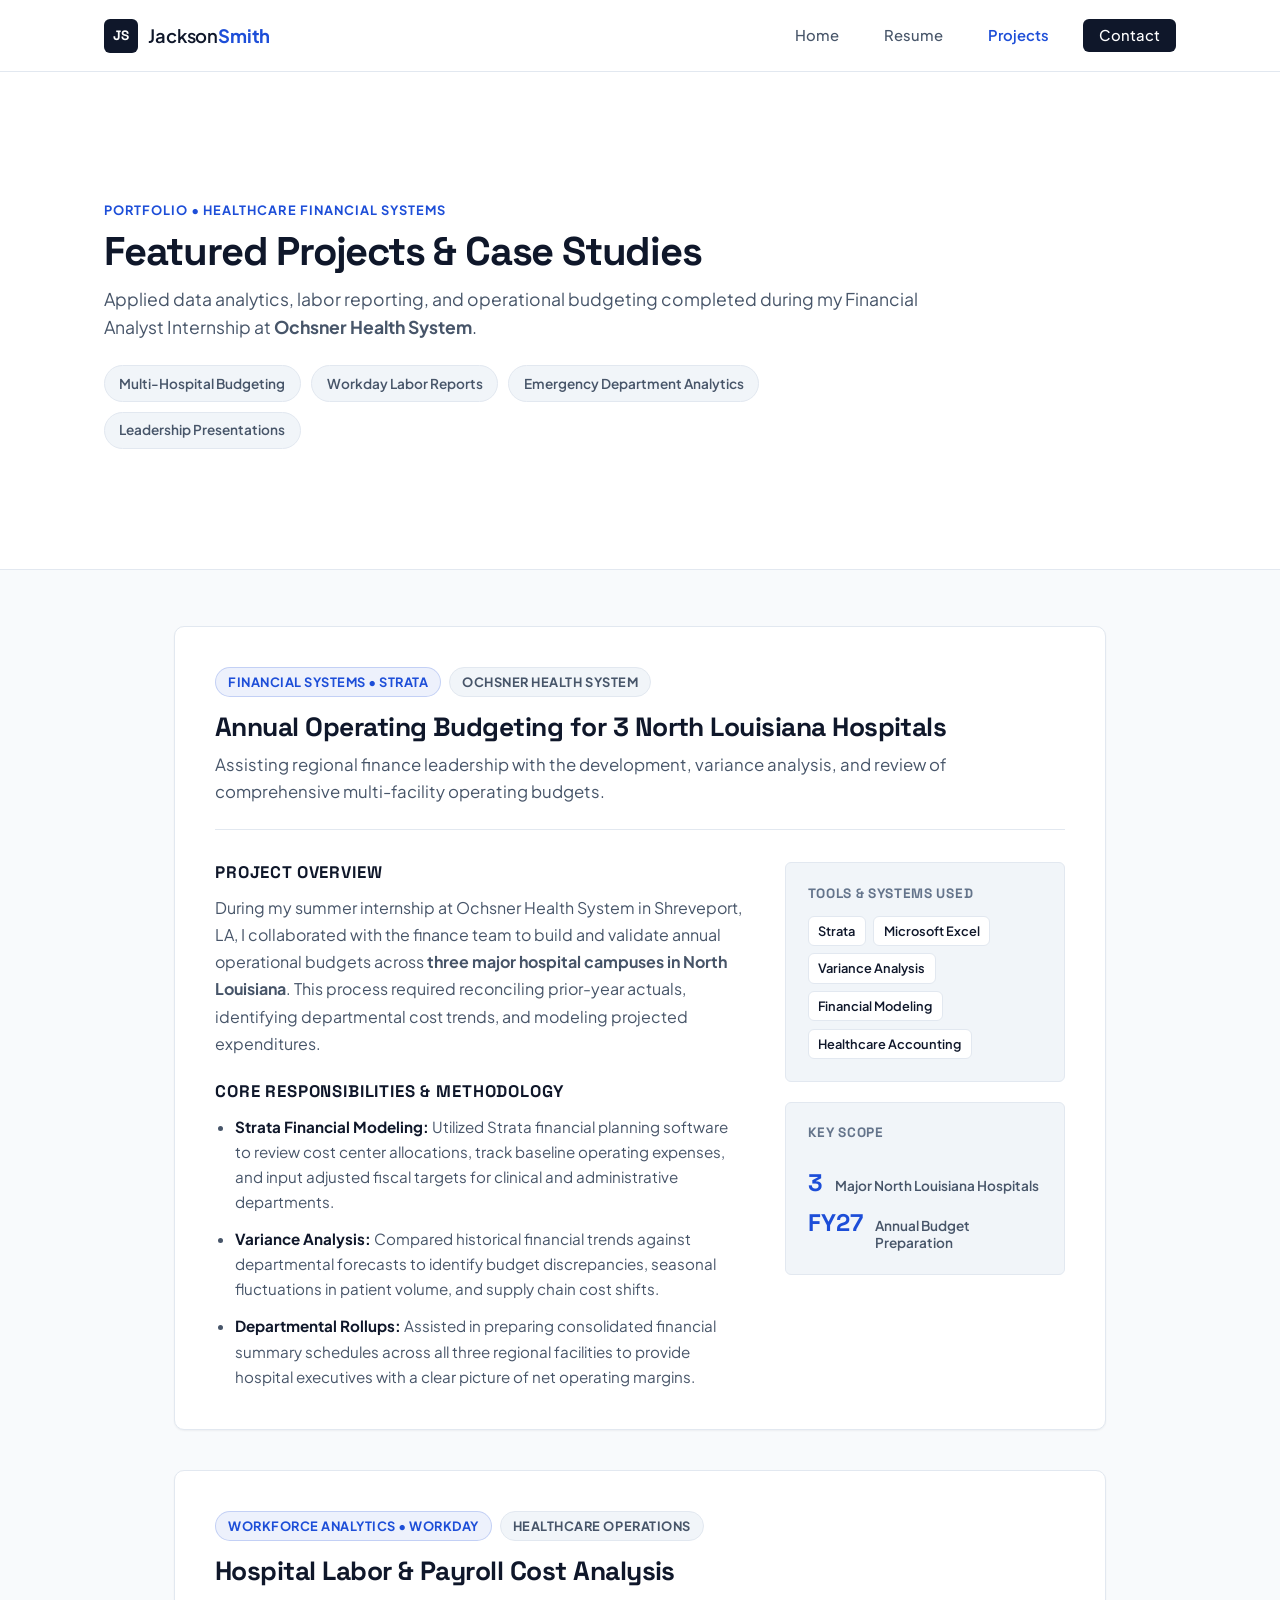
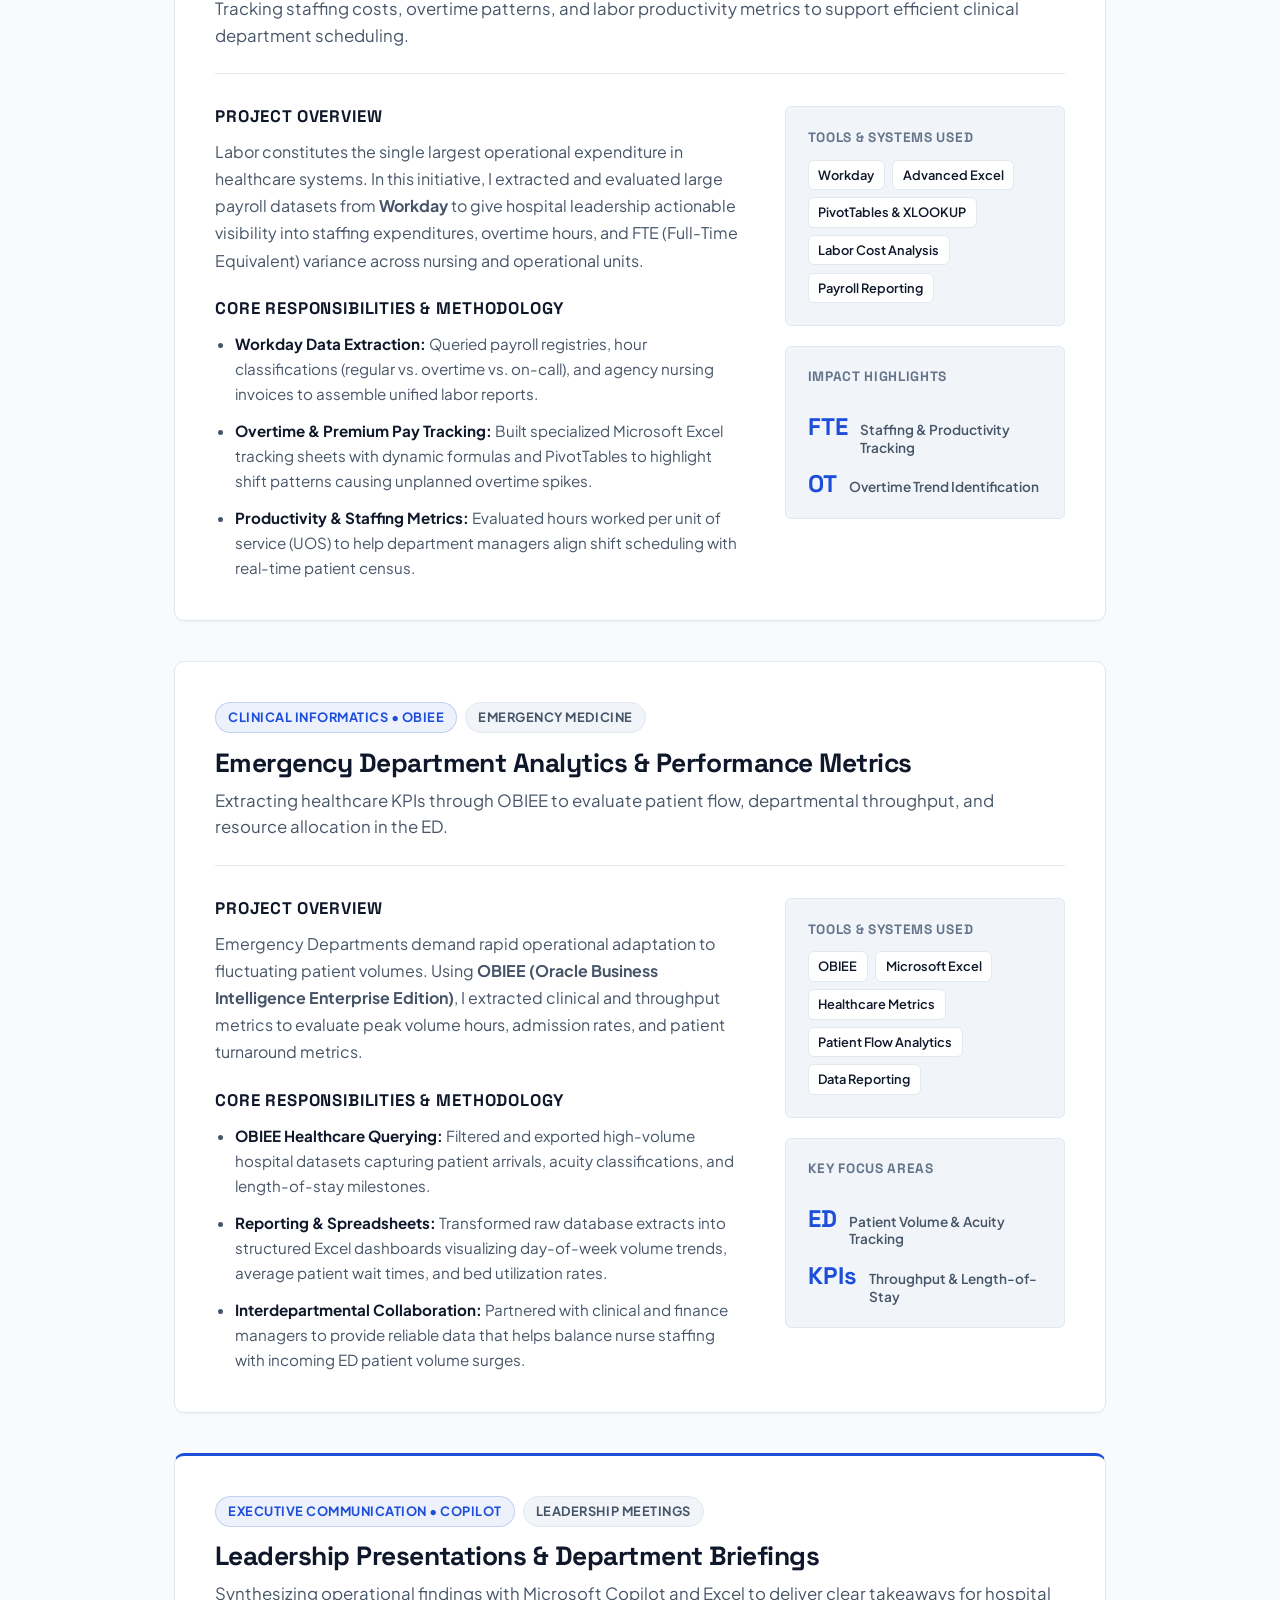
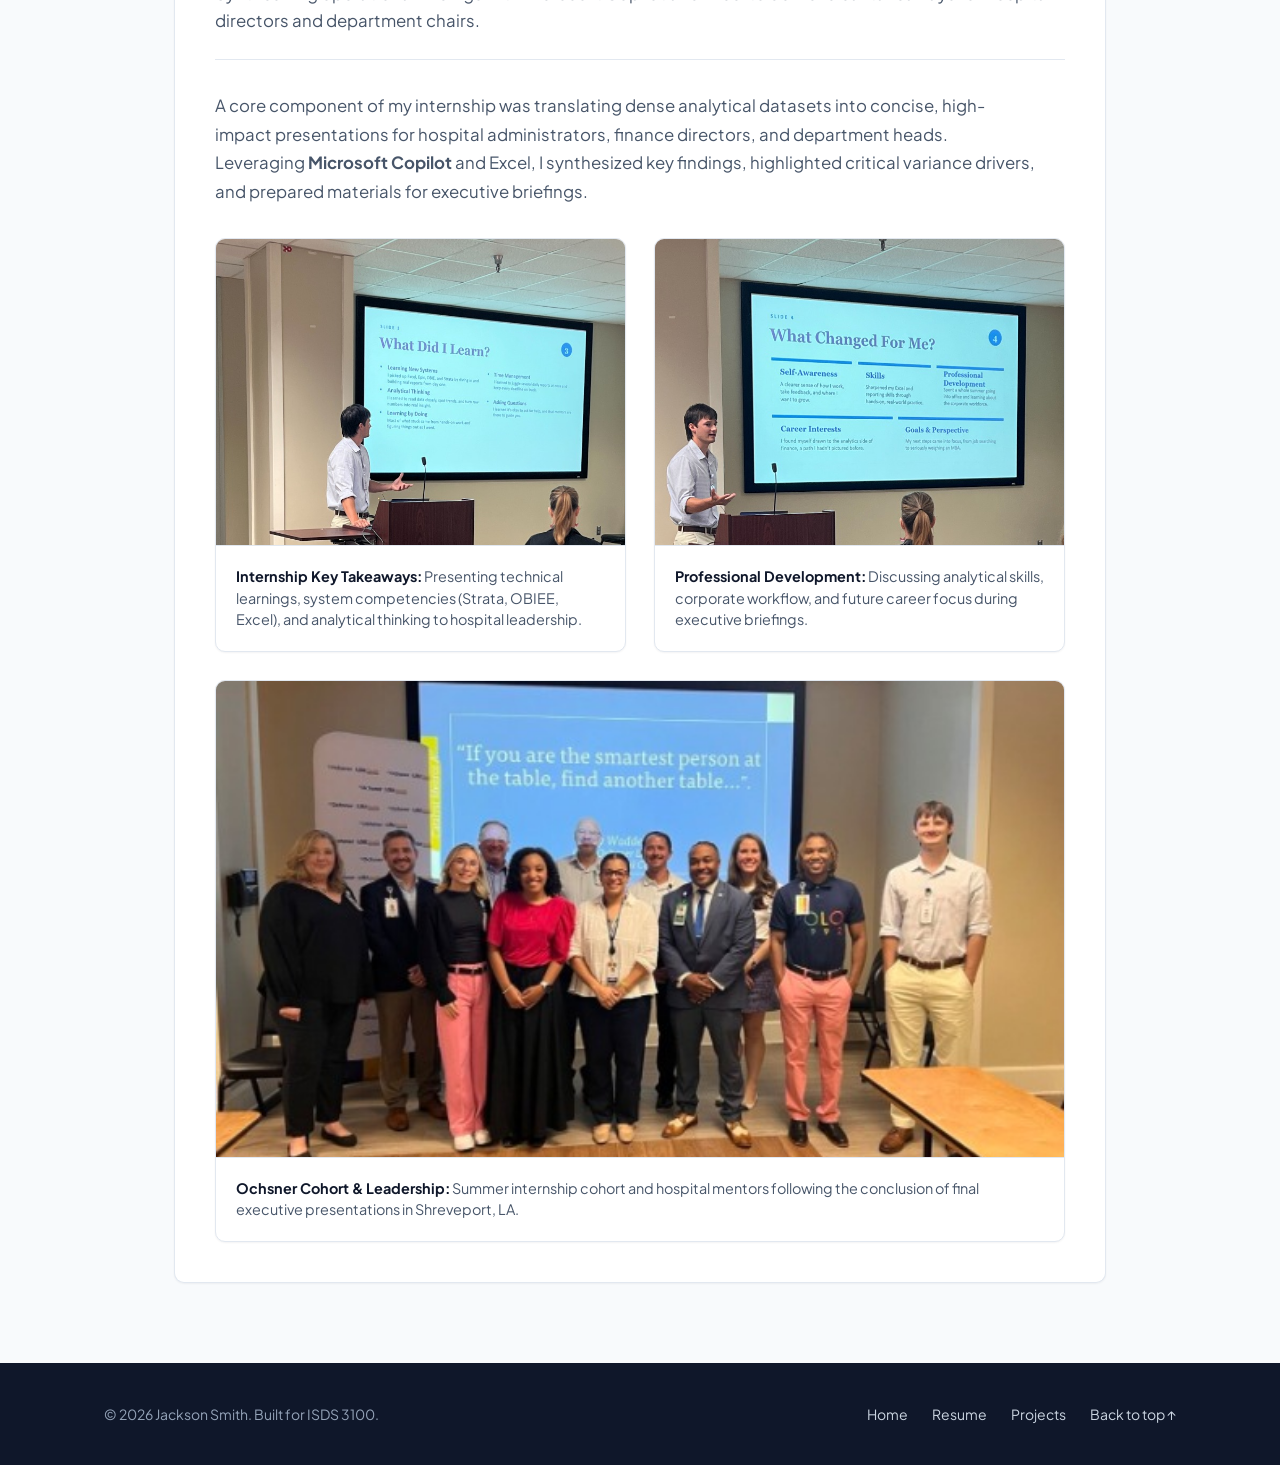
==== project.html @ f5e0c9d2 "initial commit" ====
<!DOCTYPE html>
<html lang="en">

<head>
    <meta charset="UTF-8">
    <meta name="viewport" content="width=device-width, initial-scale=1.0">
    <meta name="description"
        content="Featured healthcare analytics and financial systems projects by Jackson Smith, completed during his Financial Analyst Internship at Ochsner Health System.">
    <title>Projects | Jackson Smith - Information Systems & Analytics</title>

    <!-- Google Fonts for modern typography -->
    <link rel="preconnect" href="https://fonts.googleapis.com">
    <link rel="preconnect" href="https://fonts.gstatic.com" crossorigin>
    <link
        href="https://fonts.googleapis.com/css2?family=Plus+Jakarta+Sans:wght@400;500;600;700;800&family=Space+Grotesk:wght@500;700&display=swap"
        rel="stylesheet">

    <!-- Main Stylesheet -->
    <link rel="stylesheet" href="style.css">
</head>

<body>

    <!-- Site Navigation -->
    <header class="site-header" id="site-header">
        <div class="header-container">
            <a href="index.html" class="brand-logo" id="brand-logo">
                <span class="logo-mark">JS</span>
                <span class="logo-text">Jackson<strong>Smith</strong></span>
            </a>

            <nav class="site-nav" id="site-nav" aria-label="Main Navigation">
                <ul class="nav-list">
                    <li class="nav-item"><a href="index.html" class="nav-link" id="nav-home">Home</a></li>
                    <li class="nav-item"><a href="resume.html" class="nav-link" id="nav-resume">Resume</a></li>
                    <li class="nav-item"><a href="project.html" class="nav-link active" id="nav-project">Projects</a>
                    </li>
                    <li class="nav-item"><a href="index.html#contact" class="nav-link nav-cta"
                            id="nav-contact">Contact</a></li>
                </ul>
            </nav>
        </div>
    </header>

    <!-- Main Content -->
    <main id="main-content" class="projects-main">

        <!-- Page Hero Banner -->
        <section class="page-hero" id="projects-hero">
            <div class="section-container">
                <div class="page-hero-content">
                    <p class="section-kicker">Portfolio &bull; Healthcare Financial Systems</p>
                    <h1 class="page-title">Featured Projects &amp; Case Studies</h1>
                    <p class="page-subtitle">
                        Applied data analytics, labor reporting, and operational budgeting completed during my
                        Financial Analyst Internship at <strong>Ochsner Health System</strong>.
                    </p>

                    <!-- Quick Navigation Anchors -->
                    <div class="project-filter-bar">
                        <a href="#project-budgeting" class="filter-pill">Multi-Hospital Budgeting</a>
                        <a href="#project-labor" class="filter-pill">Workday Labor Reports</a>
                        <a href="#project-ed" class="filter-pill">Emergency Department Analytics</a>
                        <a href="#project-presentations" class="filter-pill">Leadership Presentations</a>
                    </div>
                </div>
            </div>
        </section>

        <!-- Projects Container -->
        <div class="section-container projects-container">

            <!-- PROJECT 1: Regional Hospital Operating Budgeting -->
            <article class="project-card" id="project-budgeting">
                <div class="project-header">
                    <div class="project-badge-row">
                        <span class="project-badge badge-primary">Financial Systems &bull; Strata</span>
                        <span class="project-badge badge-neutral">Ochsner Health System</span>
                    </div>
                    <h2 class="project-title">Annual Operating Budgeting for 3 North Louisiana Hospitals</h2>
                    <p class="project-context">
                        Assisting regional finance leadership with the development, variance analysis, and review of
                        comprehensive multi-facility operating budgets.
                    </p>
                </div>

                <div class="project-grid">
                    <div class="project-body">
                        <h3 class="subsection-title">Project Overview</h3>
                        <p>
                            During my summer internship at Ochsner Health System in Shreveport, LA, I collaborated with
                            the finance team
                            to build and validate annual operational budgets across <strong>three major hospital
                                campuses in North Louisiana</strong>.
                            This process required reconciling prior-year actuals, identifying departmental cost trends,
                            and modeling projected expenditures.
                        </p>

                        <h3 class="subsection-title">Core Responsibilities &amp; Methodology</h3>
                        <ul class="project-bullets">
                            <li>
                                <strong>Strata Financial Modeling:</strong> Utilized Strata financial planning software
                                to review cost center allocations,
                                track baseline operating expenses, and input adjusted fiscal targets for clinical and
                                administrative departments.
                            </li>
                            <li>
                                <strong>Variance Analysis:</strong> Compared historical financial trends against
                                departmental forecasts to identify budget discrepancies,
                                seasonal fluctuations in patient volume, and supply chain cost shifts.
                            </li>
                            <li>
                                <strong>Departmental Rollups:</strong> Assisted in preparing consolidated financial
                                summary schedules across all three regional facilities
                                to provide hospital executives with a clear picture of net operating margins.
                            </li>
                        </ul>
                    </div>

                    <aside class="project-sidebar">
                        <div class="sidebar-box">
                            <h4 class="sidebar-heading">Tools &amp; Systems Used</h4>
                            <div class="tech-pills">
                                <span class="tech-pill">Strata</span>
                                <span class="tech-pill">Microsoft Excel</span>
                                <span class="tech-pill">Variance Analysis</span>
                                <span class="tech-pill">Financial Modeling</span>
                                <span class="tech-pill">Healthcare Accounting</span>
                            </div>
                        </div>

                        <div class="sidebar-box stat-box">
                            <h4 class="sidebar-heading">Key Scope</h4>
                            <div class="stat-item">
                                <span class="stat-number">3</span>
                                <span class="stat-text">Major North Louisiana Hospitals</span>
                            </div>
                            <div class="stat-item">
                                <span class="stat-number">FY27</span>
                                <span class="stat-text">Annual Budget Preparation</span>
                            </div>
                        </div>
                    </aside>
                </div>
            </article>

            <!-- PROJECT 2: Workday Labor & Staffing Cost Analysis -->
            <article class="project-card" id="project-labor">
                <div class="project-header">
                    <div class="project-badge-row">
                        <span class="project-badge badge-primary">Workforce Analytics &bull; Workday</span>
                        <span class="project-badge badge-neutral">Healthcare Operations</span>
                    </div>
                    <h2 class="project-title">Hospital Labor &amp; Payroll Cost Analysis</h2>
                    <p class="project-context">
                        Tracking staffing costs, overtime patterns, and labor productivity metrics to support efficient
                        clinical department scheduling.
                    </p>
                </div>

                <div class="project-grid">
                    <div class="project-body">
                        <h3 class="subsection-title">Project Overview</h3>
                        <p>
                            Labor constitutes the single largest operational expenditure in healthcare systems. In this
                            initiative, I extracted and
                            evaluated large payroll datasets from <strong>Workday</strong> to give hospital leadership
                            actionable visibility into
                            staffing expenditures, overtime hours, and FTE (Full-Time Equivalent) variance across
                            nursing and operational units.
                        </p>

                        <h3 class="subsection-title">Core Responsibilities &amp; Methodology</h3>
                        <ul class="project-bullets">
                            <li>
                                <strong>Workday Data Extraction:</strong> Queried payroll registries, hour
                                classifications (regular vs. overtime vs. on-call),
                                and agency nursing invoices to assemble unified labor reports.
                            </li>
                            <li>
                                <strong>Overtime &amp; Premium Pay Tracking:</strong> Built specialized Microsoft Excel
                                tracking sheets with dynamic formulas and
                                PivotTables to highlight shift patterns causing unplanned overtime spikes.
                            </li>
                            <li>
                                <strong>Productivity &amp; Staffing Metrics:</strong> Evaluated hours worked per unit of
                                service (UOS) to help department managers
                                align shift scheduling with real-time patient census.
                            </li>
                        </ul>
                    </div>

                    <aside class="project-sidebar">
                        <div class="sidebar-box">
                            <h4 class="sidebar-heading">Tools &amp; Systems Used</h4>
                            <div class="tech-pills">
                                <span class="tech-pill">Workday</span>
                                <span class="tech-pill">Advanced Excel</span>
                                <span class="tech-pill">PivotTables &amp; XLOOKUP</span>
                                <span class="tech-pill">Labor Cost Analysis</span>
                                <span class="tech-pill">Payroll Reporting</span>
                            </div>
                        </div>

                        <div class="sidebar-box stat-box">
                            <h4 class="sidebar-heading">Impact Highlights</h4>
                            <div class="stat-item">
                                <span class="stat-number">FTE</span>
                                <span class="stat-text">Staffing &amp; Productivity Tracking</span>
                            </div>
                            <div class="stat-item">
                                <span class="stat-number">OT</span>
                                <span class="stat-text">Overtime Trend Identification</span>
                            </div>
                        </div>
                    </aside>
                </div>
            </article>

            <!-- PROJECT 3: Emergency Department (ED) Operational Analytics -->
            <article class="project-card" id="project-ed">
                <div class="project-header">
                    <div class="project-badge-row">
                        <span class="project-badge badge-primary">Clinical Informatics &bull; OBIEE</span>
                        <span class="project-badge badge-neutral">Emergency Medicine</span>
                    </div>
                    <h2 class="project-title">Emergency Department Analytics &amp; Performance Metrics</h2>
                    <p class="project-context">
                        Extracting healthcare KPIs through OBIEE to evaluate patient flow, departmental throughput, and
                        resource allocation in the ED.
                    </p>
                </div>

                <div class="project-grid">
                    <div class="project-body">
                        <h3 class="subsection-title">Project Overview</h3>
                        <p>
                            Emergency Departments demand rapid operational adaptation to fluctuating patient volumes.
                            Using
                            <strong>OBIEE (Oracle Business Intelligence Enterprise Edition)</strong>, I extracted
                            clinical and throughput
                            metrics to evaluate peak volume hours, admission rates, and patient turnaround metrics.
                        </p>

                        <h3 class="subsection-title">Core Responsibilities &amp; Methodology</h3>
                        <ul class="project-bullets">
                            <li>
                                <strong>OBIEE Healthcare Querying:</strong> Filtered and exported high-volume hospital
                                datasets capturing patient arrivals,
                                acuity classifications, and length-of-stay milestones.
                            </li>
                            <li>
                                <strong>Reporting &amp; Spreadsheets:</strong> Transformed raw database extracts into
                                structured Excel dashboards
                                visualizing day-of-week volume trends, average patient wait times, and bed utilization
                                rates.
                            </li>
                            <li>
                                <strong>Interdepartmental Collaboration:</strong> Partnered with clinical and finance
                                managers to provide reliable
                                data that helps balance nurse staffing with incoming ED patient volume surges.
                            </li>
                        </ul>
                    </div>

                    <aside class="project-sidebar">
                        <div class="sidebar-box">
                            <h4 class="sidebar-heading">Tools &amp; Systems Used</h4>
                            <div class="tech-pills">
                                <span class="tech-pill">OBIEE</span>
                                <span class="tech-pill">Microsoft Excel</span>
                                <span class="tech-pill">Healthcare Metrics</span>
                                <span class="tech-pill">Patient Flow Analytics</span>
                                <span class="tech-pill">Data Reporting</span>
                            </div>
                        </div>

                        <div class="sidebar-box stat-box">
                            <h4 class="sidebar-heading">Key Focus Areas</h4>
                            <div class="stat-item">
                                <span class="stat-number">ED</span>
                                <span class="stat-text">Patient Volume &amp; Acuity Tracking</span>
                            </div>
                            <div class="stat-item">
                                <span class="stat-number">KPIs</span>
                                <span class="stat-text">Throughput &amp; Length-of-Stay</span>
                            </div>
                        </div>
                    </aside>
                </div>
            </article>

            <!-- PRESENTATIONS & EXECUTIVE BRIEFINGS SHOWCASE -->
            <article class="project-card presentation-spotlight" id="project-presentations">
                <div class="project-header">
                    <div class="project-badge-row">
                        <span class="project-badge badge-primary">Executive Communication &bull; Copilot</span>
                        <span class="project-badge badge-neutral">Leadership Meetings</span>
                    </div>
                    <h2 class="project-title">Leadership Presentations &amp; Department Briefings</h2>
                    <p class="project-context">
                        Synthesizing operational findings with Microsoft Copilot and Excel to deliver clear takeaways
                        for hospital directors and department chairs.
                    </p>
                </div>

                <div class="presentation-content">
                    <p class="presentation-lead-text">
                        A core component of my internship was translating dense analytical datasets into concise,
                        high-impact presentations
                        for hospital administrators, finance directors, and department heads. Leveraging
                        <strong>Microsoft Copilot</strong> and Excel,
                        I synthesized key findings, highlighted critical variance drivers, and prepared materials for
                        executive briefings.
                    </p>

                    <!-- Photo Presentation Gallery Slots -->
                    <div class="presentation-gallery" id="presentation-gallery">
                        <figure class="gallery-card">
                            <div class="gallery-image-frame" id="presentation-frame-1">
                                <img src="presentation-1.jpg"
                                    alt="Jackson Smith delivering final internship presentation on systems and analytical thinking at Ochsner Health System">
                            </div>
                            <figcaption class="gallery-caption">
                                <strong>Internship Key Takeaways:</strong> Presenting technical learnings, system
                                competencies (Strata, OBIEE, Excel), and analytical thinking to hospital leadership.
                            </figcaption>
                        </figure>

                        <figure class="gallery-card">
                            <div class="gallery-image-frame" id="presentation-frame-2">
                                <img src="presentation-2.jpg"
                                    alt="Jackson Smith presenting professional growth and career focus at Ochsner Health System">
                            </div>
                            <figcaption class="gallery-caption">
                                <strong>Professional Development:</strong> Discussing analytical skills, corporate
                                workflow, and future career focus during executive briefings.
                            </figcaption>
                        </figure>

                        <figure class="gallery-card gallery-card-wide">
                            <div class="gallery-image-frame frame-team" id="presentation-frame-team">
                                <img src="presentation-team.jpg"
                                    alt="Ochsner Health System Summer Internship Cohort and Leadership">
                            </div>
                            <figcaption class="gallery-caption">
                                <strong>Ochsner Cohort &amp; Leadership:</strong> Summer internship cohort and hospital
                                mentors following the conclusion of final executive presentations in Shreveport, LA.
                            </figcaption>
                        </figure>
                    </div>
                </div>
            </article>

        </div>

    </main>

    <!-- Site Footer -->
    <footer class="site-footer" id="site-footer">
        <div class="footer-container">
            <p class="footer-copy">&copy; 2026 Jackson Smith. Built for ISDS 3100.</p>
            <ul class="footer-links">
                <li><a href="index.html">Home</a></li>
                <li><a href="resume.html">Resume</a></li>
                <li><a href="project.html">Projects</a></li>
                <li><a href="#projects-hero">Back to top &uarr;</a></li>
            </ul>
        </div>
    </footer>

</body>

</html>
---- style.css ----
/* ==========================================================================
   Jackson Smith - Professional Portfolio Stylesheet
   Design Philosophy: Classic, clean, authoritative, and direct.
   ========================================================================== */

/* --- CSS Variables & Design Tokens --- */
:root {
    /* Color Palette */
    --bg-body: #f8fafc;
    --bg-surface: #ffffff;
    --bg-subtle: #f1f5f9;
    --bg-elevated: #ffffff;

    --text-main: #0f172a;
    /* Deep slate navy */
    --text-muted: #475569;
    /* Slate body text */
    --text-light: #64748b;
    /* Secondary captions */
    --text-inverse: #ffffff;

    --border-light: #e2e8f0;
    --border-medium: #cbd5e1;

    --accent-primary: #1d4ed8;
    /* Confident classic blue */
    --accent-hover: #1e40af;
    --accent-soft: rgba(29, 78, 216, 0.08);

    --status-green: #10b981;
    --status-green-glow: rgba(16, 185, 129, 0.25);

    /* Typography */
    --font-body: 'Plus Jakarta Sans', -apple-system, BlinkMacSystemFont, 'Segoe UI', Roboto, sans-serif;
    --font-heading: 'Space Grotesk', 'Plus Jakarta Sans', -apple-system, sans-serif;

    /* Layout & Elevations */
    --max-width: 1120px;
    --nav-height: 72px;
    --radius-sm: 6px;
    --radius-md: 10px;
    --radius-lg: 16px;
    --radius-full: 9999px;

    --shadow-sm: 0 1px 2px 0 rgba(15, 23, 42, 0.05);
    --shadow-md: 0 4px 6px -1px rgba(15, 23, 42, 0.08), 0 2px 4px -2px rgba(15, 23, 42, 0.05);
    --shadow-hover: 0 10px 15px -3px rgba(15, 23, 42, 0.08), 0 4px 6px -4px rgba(15, 23, 42, 0.04);

    --transition-fast: 0.18s ease;
    --transition-normal: 0.25s ease;
}

/* --- Global Reset & Box Sizing --- */
*,
*::before,
*::after {
    box-sizing: border-box;
    margin: 0;
    padding: 0;
}

html {
    scroll-behavior: smooth;
    font-size: 16px;
}

body {
    font-family: var(--font-body);
    background-color: var(--bg-body);
    color: var(--text-main);
    line-height: 1.6;
    -webkit-font-smoothing: antialiased;
    -moz-osx-font-smoothing: grayscale;
}

img {
    max-width: 100%;
    display: block;
}

a {
    color: inherit;
    text-decoration: none;
    transition: color var(--transition-fast);
}

ul {
    list-style: none;
}

/* --- Global Layout Containers --- */
.container,
.header-container,
.hero-container,
.section-container,
.footer-container {
    width: 100%;
    max-width: var(--max-width);
    margin-left: auto;
    margin-right: auto;
    padding-left: 1.5rem;
    padding-right: 1.5rem;
}

/* --- Typography Helpers --- */
h1,
h2,
h3,
h4 {
    font-family: var(--font-heading);
    color: var(--text-main);
    line-height: 1.25;
    font-weight: 700;
    letter-spacing: -0.02em;
}

/* --- Header & Navigation --- */
.site-header {
    position: sticky;
    top: 0;
    z-index: 100;
    background-color: rgba(255, 255, 255, 0.94);
    backdrop-filter: blur(10px);
    -webkit-backdrop-filter: blur(10px);
    border-bottom: 1px solid var(--border-light);
    height: var(--nav-height);
    display: flex;
    align-items: center;
}

.header-container {
    display: flex;
    align-items: center;
    justify-content: space-between;
}

.brand-logo {
    display: inline-flex;
    align-items: center;
    gap: 0.65rem;
    font-size: 1.15rem;
    font-weight: 600;
    letter-spacing: -0.01em;
}

.logo-mark {
    display: inline-flex;
    align-items: center;
    justify-content: center;
    width: 34px;
    height: 34px;
    background-color: var(--text-main);
    color: var(--text-inverse);
    font-family: var(--font-heading);
    font-weight: 700;
    font-size: 0.85rem;
    border-radius: var(--radius-sm);
    letter-spacing: 0.02em;
}

.logo-text strong {
    font-weight: 700;
    color: var(--accent-primary);
}

.site-nav {
    display: flex;
    align-items: center;
}

.nav-list {
    display: flex;
    align-items: center;
    gap: 1.5rem;
}

.nav-link {
    font-size: 0.925rem;
    font-weight: 500;
    color: var(--text-muted);
    padding: 0.45rem 0.65rem;
    border-radius: var(--radius-sm);
    transition: all var(--transition-fast);
}

.nav-link:hover {
    color: var(--text-main);
}

.nav-link.active {
    color: var(--accent-primary);
    font-weight: 600;
}

.nav-cta {
    background-color: var(--text-main);
    color: var(--text-inverse) !important;
    padding: 0.45rem 1rem;
}

.nav-cta:hover {
    background-color: var(--accent-primary);
}

/* --- Buttons System --- */
.btn {
    display: inline-flex;
    align-items: center;
    justify-content: center;
    padding: 0.75rem 1.4rem;
    font-size: 0.925rem;
    font-weight: 600;
    border-radius: var(--radius-sm);
    transition: all var(--transition-fast);
    cursor: pointer;
    border: 1px solid transparent;
}

.btn-primary {
    background-color: var(--accent-primary);
    color: var(--text-inverse);
}

.btn-primary:hover {
    background-color: var(--accent-hover);
    transform: translateY(-1px);
    box-shadow: var(--shadow-sm);
}

.btn-secondary {
    background-color: var(--bg-surface);
    color: var(--text-main);
    border-color: var(--border-medium);
}

.btn-secondary:hover {
    background-color: var(--bg-subtle);
    border-color: var(--text-main);
    transform: translateY(-1px);
}

.btn-ghost {
    background-color: transparent;
    color: var(--text-muted);
}

.btn-ghost:hover {
    color: var(--text-main);
    background-color: var(--bg-subtle);
}

/* --- Hero Section --- */
.hero-section {
    padding: 5rem 0 4.5rem;
    background-color: var(--bg-surface);
    border-bottom: 1px solid var(--border-light);
}

.hero-container {
    display: grid;
    grid-template-columns: 1.25fr 0.75fr;
    align-items: center;
    gap: 3.5rem;
}

.hero-badge {
    display: inline-flex;
    align-items: center;
    gap: 0.5rem;
    background-color: var(--accent-soft);
    color: var(--accent-primary);
    border: 1px solid rgba(29, 78, 216, 0.2);
    padding: 0.35rem 0.85rem;
    border-radius: var(--radius-full);
    font-size: 0.825rem;
    font-weight: 600;
    margin-bottom: 1.25rem;
}

.badge-dot {
    width: 7px;
    height: 7px;
    background-color: var(--accent-primary);
    border-radius: 50%;
}

.hero-title {
    font-size: 2.75rem;
    font-weight: 800;
    line-height: 1.15;
    margin-bottom: 1.25rem;
    letter-spacing: -0.03em;
}

.gradient-text {
    color: var(--accent-primary);
}

.hero-subtitle {
    font-size: 1.125rem;
    color: var(--text-muted);
    line-height: 1.6;
    margin-bottom: 2rem;
    max-width: 580px;
}

.hero-actions {
    display: flex;
    align-items: center;
    flex-wrap: wrap;
    gap: 0.85rem;
    margin-bottom: 2.75rem;
}

.hero-highlights {
    display: flex;
    align-items: center;
    gap: 1.75rem;
    padding-top: 1.75rem;
    border-top: 1px solid var(--border-light);
}

.highlight-item {
    display: flex;
    flex-direction: column;
}

.highlight-number {
    font-family: var(--font-heading);
    font-size: 1.35rem;
    font-weight: 700;
    color: var(--text-main);
    line-height: 1.2;
}

.highlight-label {
    font-size: 0.8rem;
    color: var(--text-light);
    text-transform: uppercase;
    letter-spacing: 0.04em;
    font-weight: 600;
}

.highlight-divider {
    width: 1px;
    height: 32px;
    background-color: var(--border-light);
}

/* --- Hero Visual Card --- */
.hero-visual {
    display: flex;
    justify-content: center;
}

.profile-card {
    width: 100%;
    max-width: 340px;
    background-color: var(--bg-surface);
    border: 1px solid var(--border-light);
    border-radius: var(--radius-lg);
    padding: 2.25rem 2rem;
    box-shadow: var(--shadow-md);
    text-align: center;
    display: flex;
    flex-direction: column;
    align-items: center;
    transition: transform var(--transition-normal), box-shadow var(--transition-normal);
}

.profile-card:hover {
    transform: translateY(-3px);
    box-shadow: var(--shadow-hover);
}

.profile-avatar-placeholder {
    width: 110px;
    height: 110px;
    border-radius: 50%;
    background: linear-gradient(135deg, #1e293b, #0f172a);
    color: var(--text-inverse);
    display: flex;
    align-items: center;
    justify-content: center;
    font-family: var(--font-heading);
    font-size: 2.25rem;
    font-weight: 700;
    margin-bottom: 1.25rem;
    box-shadow: 0 4px 12px rgba(15, 23, 42, 0.15);
    border: 4px solid var(--bg-surface);
    overflow: hidden;
}

.profile-avatar-placeholder img {
    width: 100%;
    height: 100%;
    object-fit: cover;
    object-position: center 20%;
}

.profile-meta .profile-name {
    font-size: 1.35rem;
    margin-bottom: 0.25rem;
}

.profile-meta .profile-role {
    font-size: 0.9rem;
    color: var(--text-muted);
    font-weight: 500;
    margin-bottom: 1.25rem;
}

.status-indicator {
    display: inline-flex;
    align-items: center;
    gap: 0.5rem;
    font-size: 0.775rem;
    font-weight: 600;
    color: #065f46;
    background-color: #d1fae5;
    padding: 0.35rem 0.8rem;
    border-radius: var(--radius-full);
}

.status-dot {
    width: 7px;
    height: 7px;
    background-color: var(--status-green);
    border-radius: 50%;
    box-shadow: 0 0 0 3px var(--status-green-glow);
}

/* --- Section Headers --- */
.section-container {
    padding-top: 4.5rem;
    padding-bottom: 4.5rem;
}

.section-header {
    margin-bottom: 2.5rem;
}

.section-kicker {
    font-size: 0.8rem;
    text-transform: uppercase;
    font-weight: 700;
    letter-spacing: 0.08em;
    color: var(--accent-primary);
    margin-bottom: 0.4rem;
}

.section-title {
    font-size: 2rem;
    margin-bottom: 0.5rem;
}

.section-lead {
    font-size: 1.05rem;
    color: var(--text-muted);
    max-width: 650px;
}

/* --- About Section --- */
.about-section {
    background-color: var(--bg-body);
}

.about-grid {
    display: grid;
    grid-template-columns: 1.2fr 0.8fr;
    gap: 2.5rem;
    align-items: start;
}

.about-story p {
    font-size: 1.05rem;
    color: var(--text-muted);
    line-height: 1.75;
    margin-bottom: 1.25rem;
}

.about-story p strong {
    color: var(--text-main);
}

.skills-card {
    background-color: var(--bg-surface);
    border: 1px solid var(--border-light);
    border-radius: var(--radius-md);
    padding: 1.75rem;
    box-shadow: var(--shadow-sm);
}

.skills-title {
    font-size: 1.15rem;
    margin-bottom: 1.25rem;
    padding-bottom: 0.65rem;
    border-bottom: 1px solid var(--border-light);
}

.skills-tags {
    display: flex;
    flex-wrap: wrap;
    gap: 0.6rem;
}

.skill-tag {
    background-color: var(--bg-subtle);
    color: var(--text-main);
    border: 1px solid var(--border-light);
    font-size: 0.85rem;
    font-weight: 500;
    padding: 0.4rem 0.85rem;
    border-radius: var(--radius-sm);
    transition: all var(--transition-fast);
}

.skill-tag:hover {
    border-color: var(--accent-primary);
    background-color: var(--accent-soft);
    color: var(--accent-primary);
}

/* --- Preview Cards Section --- */
.preview-section {
    background-color: var(--bg-surface);
    border-top: 1px solid var(--border-light);
    border-bottom: 1px solid var(--border-light);
}

.cards-grid {
    display: grid;
    grid-template-columns: repeat(2, 1fr);
    gap: 2rem;
}

.feature-card {
    background-color: var(--bg-surface);
    border: 1px solid var(--border-light);
    border-radius: var(--radius-md);
    padding: 2.25rem;
    display: flex;
    flex-direction: column;
    transition: all var(--transition-normal);
}

.feature-card:hover {
    border-color: var(--border-medium);
    box-shadow: var(--shadow-hover);
    transform: translateY(-2px);
}

.card-icon {
    font-size: 2rem;
    margin-bottom: 1.25rem;
    line-height: 1;
}

.card-title {
    font-size: 1.35rem;
    margin-bottom: 0.75rem;
}

.card-description {
    font-size: 0.95rem;
    color: var(--text-muted);
    line-height: 1.6;
    margin-bottom: 1.5rem;
    flex-grow: 1;
}

.card-link {
    font-size: 0.925rem;
    font-weight: 600;
    color: var(--accent-primary);
    display: inline-flex;
    align-items: center;
    gap: 0.35rem;
    transition: gap var(--transition-fast);
}

.card-link:hover {
    color: var(--accent-hover);
    gap: 0.65rem;
}

/* --- Contact Section --- */
.contact-section {
    background-color: var(--bg-body);
}

.contact-box {
    display: grid;
    grid-template-columns: repeat(3, 1fr);
    gap: 1.5rem;
}

.contact-card {
    background-color: var(--bg-surface);
    border: 1px solid var(--border-light);
    border-radius: var(--radius-md);
    padding: 1.75rem;
    display: flex;
    flex-direction: column;
    transition: all var(--transition-fast);
}

.contact-card:hover {
    border-color: var(--border-medium);
    box-shadow: var(--shadow-sm);
    transform: translateY(-2px);
}

.contact-icon {
    font-size: 1.5rem;
    margin-bottom: 1rem;
}

.contact-card h3 {
    font-size: 1.15rem;
    margin-bottom: 0.35rem;
}

.contact-card p {
    font-size: 0.875rem;
    color: var(--text-muted);
    margin-bottom: 1rem;
    line-height: 1.5;
    flex-grow: 1;
}

.contact-action-link {
    font-size: 0.875rem;
    font-weight: 600;
    color: var(--accent-primary);
    word-break: break-all;
}

.contact-action-link:hover {
    color: var(--accent-hover);
    text-decoration: underline;
}

/* --- Site Footer --- */
.site-footer {
    background-color: var(--text-main);
    color: #94a3b8;
    padding: 2.5rem 0;
    font-size: 0.875rem;
}

.footer-container {
    display: flex;
    align-items: center;
    justify-content: space-between;
    flex-wrap: wrap;
    gap: 1rem;
}

.footer-copy {
    color: #94a3b8;
}

.footer-links {
    display: flex;
    align-items: center;
    gap: 1.5rem;
}

.footer-links a {
    color: #cbd5e1;
    transition: color var(--transition-fast);
}

.footer-links a:hover {
    color: var(--text-inverse);
}

/* --- Responsive Media Queries --- */
@media (max-width: 900px) {
    .hero-container {
        grid-template-columns: 1fr;
        gap: 3rem;
    }

    .hero-visual {
        order: -1;
    }

    .profile-card {
        max-width: 100%;
        flex-direction: row;
        gap: 1.5rem;
        text-align: left;
        padding: 1.5rem;
    }

    .profile-avatar-placeholder {
        width: 80px;
        height: 80px;
        font-size: 1.75rem;
        margin-bottom: 0;
        flex-shrink: 0;
    }

    .about-grid {
        grid-template-columns: 1fr;
    }

    .cards-grid {
        grid-template-columns: 1fr;
    }

    .contact-box {
        grid-template-columns: 1fr;
    }
}

@media (max-width: 640px) {
    .site-header {
        height: auto;
        padding: 1rem 0;
    }

    .header-container {
        flex-direction: column;
        gap: 0.85rem;
        align-items: flex-start;
    }

    .nav-list {
        gap: 0.75rem;
        flex-wrap: wrap;
    }

    .hero-title {
        font-size: 2.15rem;
    }

    .hero-actions {
        flex-direction: column;
        align-items: stretch;
    }

    .hero-highlights {
        flex-direction: column;
        align-items: flex-start;
        gap: 1rem;
    }

    .highlight-divider {
        display: none;
    }

    .profile-card {
        flex-direction: column;
        text-align: center;
    }

    .footer-container {
        flex-direction: column;
        align-items: flex-start;
        gap: 1.25rem;
    }
}

/* --- Page Hero (Common for Resume & Projects) --- */
.page-hero {
    background-color: var(--bg-surface);
    border-bottom: 1px solid var(--border-light);
    padding: 3.5rem 0 3rem;
}

.page-hero-content {
    max-width: 820px;
}

.page-title {
    font-size: 2.5rem;
    margin-bottom: 0.5rem;
    letter-spacing: -0.03em;
}

.page-subtitle {
    font-size: 1.1rem;
    color: var(--text-muted);
    margin-bottom: 1.5rem;
}

.resume-contact-bar {
    display: flex;
    flex-wrap: wrap;
    align-items: center;
    gap: 0.75rem;
    margin-bottom: 2rem;
}

.contact-pill {
    display: inline-flex;
    align-items: center;
    gap: 0.4rem;
    font-size: 0.85rem;
    font-weight: 500;
    color: var(--text-muted);
    background-color: var(--bg-subtle);
    padding: 0.35rem 0.85rem;
    border-radius: var(--radius-full);
    border: 1px solid var(--border-light);
}

.link-pill {
    color: var(--accent-primary);
    transition: all var(--transition-fast);
}

.link-pill:hover {
    background-color: var(--accent-soft);
    border-color: var(--accent-primary);
}

.resume-hero-actions {
    display: flex;
    flex-wrap: wrap;
    gap: 0.85rem;
}

/* --- Resume Body & Sections --- */
.resume-body {
    max-width: 880px;
    padding-top: 3.5rem;
    padding-bottom: 5rem;
    display: flex;
    flex-direction: column;
    gap: 2rem;
}

.resume-card {
    background-color: var(--bg-surface);
    border: 1px solid var(--border-light);
    border-radius: var(--radius-md);
    padding: 2.25rem 2.5rem;
    box-shadow: var(--shadow-sm);
    transition: box-shadow var(--transition-fast);
}

.resume-card:hover {
    box-shadow: var(--shadow-md);
}

.resume-section-heading {
    font-size: 1.35rem;
    color: var(--text-main);
    padding-bottom: 0.85rem;
    margin-bottom: 1.5rem;
    border-bottom: 2px solid var(--border-light);
    display: flex;
    align-items: center;
    gap: 0.5rem;
}

.summary-text {
    font-size: 1.05rem;
    line-height: 1.75;
    color: var(--text-muted);
}

/* --- Resume Entry Item --- */
.resume-entry {
    display: flex;
    flex-direction: column;
    gap: 0.85rem;
}

.entry-header {
    display: flex;
    justify-content: space-between;
    align-items: flex-start;
    gap: 1rem;
    flex-wrap: wrap;
}

.entry-title {
    font-size: 1.18rem;
    font-weight: 700;
    color: var(--text-main);
    margin-bottom: 0.2rem;
}

.entry-subtitle {
    font-size: 0.95rem;
    font-weight: 600;
    color: var(--text-muted);
}

.company-name {
    color: var(--accent-primary);
}

.entry-meta {
    display: flex;
    flex-direction: column;
    align-items: flex-end;
    gap: 0.2rem;
}

.entry-location {
    font-size: 0.825rem;
    color: var(--text-light);
}

.entry-date {
    font-size: 0.85rem;
    font-weight: 600;
    color: var(--text-muted);
}

.badge-date {
    background-color: var(--bg-subtle);
    color: var(--accent-primary);
    padding: 0.2rem 0.65rem;
    border-radius: var(--radius-full);
    border: 1px solid var(--border-light);
}

.entry-bullets {
    list-style: disc;
    padding-left: 1.25rem;
    display: flex;
    flex-direction: column;
    gap: 0.5rem;
}

.entry-bullets li {
    font-size: 0.95rem;
    color: var(--text-muted);
    line-height: 1.6;
}

.entry-bullets li strong {
    color: var(--text-main);
}

.entry-divider {
    height: 1px;
    background-color: var(--border-light);
    margin: 1.75rem 0;
}

/* --- Skills Categories in Resume --- */
.skills-category-group {
    margin-bottom: 1.5rem;
}

.skills-category-group:last-child {
    margin-bottom: 0;
}

.skill-category-label {
    font-size: 0.95rem;
    text-transform: uppercase;
    letter-spacing: 0.04em;
    font-weight: 700;
    color: var(--text-light);
    margin-bottom: 0.75rem;
}

.skill-highlight {
    background-color: var(--accent-soft);
    border-color: rgba(29, 78, 216, 0.25);
    color: var(--accent-primary);
    font-weight: 600;
}

/* --- Projects Page Styles --- */
.project-filter-bar {
    display: flex;
    flex-wrap: wrap;
    align-items: center;
    gap: 0.65rem;
    margin-top: 1.5rem;
}

.filter-pill {
    display: inline-flex;
    align-items: center;
    font-size: 0.85rem;
    font-weight: 600;
    color: var(--text-muted);
    background-color: var(--bg-subtle);
    border: 1px solid var(--border-light);
    padding: 0.4rem 0.9rem;
    border-radius: var(--radius-full);
    transition: all var(--transition-fast);
}

.filter-pill:hover {
    color: var(--accent-primary);
    background-color: var(--accent-soft);
    border-color: var(--accent-primary);
    transform: translateY(-1px);
}

.projects-container {
    max-width: 980px;
    padding-top: 3.5rem;
    padding-bottom: 5rem;
    display: flex;
    flex-direction: column;
    gap: 2.5rem;
}

.project-card {
    background-color: var(--bg-surface);
    border: 1px solid var(--border-light);
    border-radius: var(--radius-md);
    padding: 2.5rem;
    box-shadow: var(--shadow-sm);
    transition: all var(--transition-normal);
}

.project-card:hover {
    box-shadow: var(--shadow-md);
    border-color: var(--border-medium);
}

.project-header {
    border-bottom: 1px solid var(--border-light);
    padding-bottom: 1.5rem;
    margin-bottom: 2rem;
}

.project-badge-row {
    display: flex;
    flex-wrap: wrap;
    align-items: center;
    gap: 0.5rem;
    margin-bottom: 0.85rem;
}

.project-badge {
    font-size: 0.8rem;
    font-weight: 700;
    padding: 0.25rem 0.75rem;
    border-radius: var(--radius-full);
    text-transform: uppercase;
    letter-spacing: 0.04em;
}

.badge-primary {
    background-color: var(--accent-soft);
    color: var(--accent-primary);
    border: 1px solid rgba(29, 78, 216, 0.2);
}

.badge-neutral {
    background-color: var(--bg-subtle);
    color: var(--text-muted);
    border: 1px solid var(--border-light);
}

.project-title {
    font-size: 1.65rem;
    margin-bottom: 0.5rem;
    color: var(--text-main);
}

.project-context {
    font-size: 1.05rem;
    color: var(--text-muted);
    line-height: 1.6;
}

.project-grid {
    display: grid;
    grid-template-columns: 1fr 280px;
    gap: 2.5rem;
    align-items: start;
}

.subsection-title {
    font-size: 1.05rem;
    text-transform: uppercase;
    letter-spacing: 0.05em;
    font-weight: 700;
    color: var(--text-main);
    margin-top: 1.5rem;
    margin-bottom: 0.65rem;
}

.subsection-title:first-of-type {
    margin-top: 0;
}

.project-body p {
    font-size: 1rem;
    color: var(--text-muted);
    line-height: 1.7;
    margin-bottom: 1rem;
}

.project-bullets {
    list-style: disc;
    padding-left: 1.25rem;
    display: flex;
    flex-direction: column;
    gap: 0.75rem;
    margin-top: 0.75rem;
}

.project-bullets li {
    font-size: 0.95rem;
    color: var(--text-muted);
    line-height: 1.65;
}

.project-bullets li strong {
    color: var(--text-main);
}

/* Sidebar Info Box */
.project-sidebar {
    display: flex;
    flex-direction: column;
    gap: 1.25rem;
}

.sidebar-box {
    background-color: var(--bg-subtle);
    border: 1px solid var(--border-light);
    border-radius: var(--radius-sm);
    padding: 1.35rem;
}

.sidebar-heading {
    font-size: 0.85rem;
    text-transform: uppercase;
    letter-spacing: 0.05em;
    font-weight: 700;
    color: var(--text-light);
    margin-bottom: 0.85rem;
}

.tech-pills {
    display: flex;
    flex-wrap: wrap;
    gap: 0.45rem;
}

.tech-pill {
    background-color: var(--bg-surface);
    color: var(--text-main);
    border: 1px solid var(--border-light);
    font-size: 0.8rem;
    font-weight: 600;
    padding: 0.25rem 0.6rem;
    border-radius: var(--radius-sm);
}

.stat-box {
    display: flex;
    flex-direction: column;
    gap: 1rem;
}

.stat-item {
    display: flex;
    align-items: baseline;
    gap: 0.75rem;
}

.stat-number {
    font-family: var(--font-heading);
    font-size: 1.5rem;
    font-weight: 800;
    color: var(--accent-primary);
    line-height: 1;
}

.stat-text {
    font-size: 0.85rem;
    color: var(--text-muted);
    font-weight: 600;
    line-height: 1.3;
}

/* --- Presentation Spotlight Section --- */
.presentation-spotlight {
    border-top: 3px solid var(--accent-primary);
}

.presentation-lead-text {
    font-size: 1.05rem;
    color: var(--text-muted);
    line-height: 1.7;
    margin-bottom: 2rem;
    max-width: 820px;
}

.presentation-gallery {
    display: grid;
    grid-template-columns: repeat(2, 1fr);
    gap: 1.75rem;
}

.gallery-card {
    background-color: var(--bg-surface);
    border: 1px solid var(--border-light);
    border-radius: var(--radius-md);
    overflow: hidden;
    box-shadow: var(--shadow-sm);
    display: flex;
    flex-direction: column;
}

.gallery-image-frame {
    width: 100%;
    aspect-ratio: 4 / 3;
    background-color: var(--bg-subtle);
    border-bottom: 1px solid var(--border-light);
    display: flex;
    align-items: center;
    justify-content: center;
    overflow: hidden;
    position: relative;
}

.gallery-image-frame img {
    width: 100%;
    height: 100%;
    object-fit: cover;
    object-position: top center;
    transition: transform var(--transition-normal);
}

.gallery-image-frame:hover img {
    transform: scale(1.02);
}

.gallery-card-wide {
    grid-column: 1 / -1;
}

.gallery-image-frame.frame-team {
    aspect-ratio: 16 / 9;
}

.gallery-image-frame.frame-team img {
    object-position: center center;
}

.gallery-placeholder {
    display: flex;
    flex-direction: column;
    align-items: center;
    justify-content: center;
    gap: 0.35rem;
    padding: 1.5rem;
    text-align: center;
    color: var(--text-light);
}

.placeholder-icon {
    font-size: 2.25rem;
    line-height: 1;
    margin-bottom: 0.25rem;
}

.placeholder-text {
    font-size: 0.95rem;
    font-weight: 700;
    color: var(--text-main);
}

.placeholder-sub {
    font-size: 0.8rem;
    color: var(--text-muted);
    max-width: 240px;
}

.gallery-caption {
    padding: 1.25rem;
    font-size: 0.9rem;
    color: var(--text-muted);
    line-height: 1.5;
}

.gallery-caption strong {
    color: var(--text-main);
}

/* Responsive updates for Projects */
@media (max-width: 900px) {
    .project-grid {
        grid-template-columns: 1fr;
        gap: 1.75rem;
    }

    .project-sidebar {
        flex-direction: row;
        flex-wrap: wrap;
    }

    .sidebar-box {
        flex: 1 1 240px;
    }

    .presentation-gallery {
        grid-template-columns: 1fr;
    }
}

/* --- Print Stylesheet for Resume --- */
@media print {
    body {
        background-color: #ffffff;
        color: #000000;
    }

    .site-header,
    .site-footer,
    .resume-hero-actions,
    .btn {
        display: none !important;
    }

    .page-hero {
        padding: 0 0 1.5rem 0;
        border-bottom: 2px solid #000;
    }

    .resume-body {
        padding: 1.5rem 0;
        gap: 1.25rem;
    }

    .resume-card {
        border: none;
        box-shadow: none;
        padding: 0;
        margin-bottom: 1.25rem;
    }

    .resume-section-heading {
        border-bottom: 1px solid #333;
        font-size: 1.15rem;
    }

    .skill-tag {
        border: 1px solid #ccc;
        background: none;
        color: #000;
    }
}
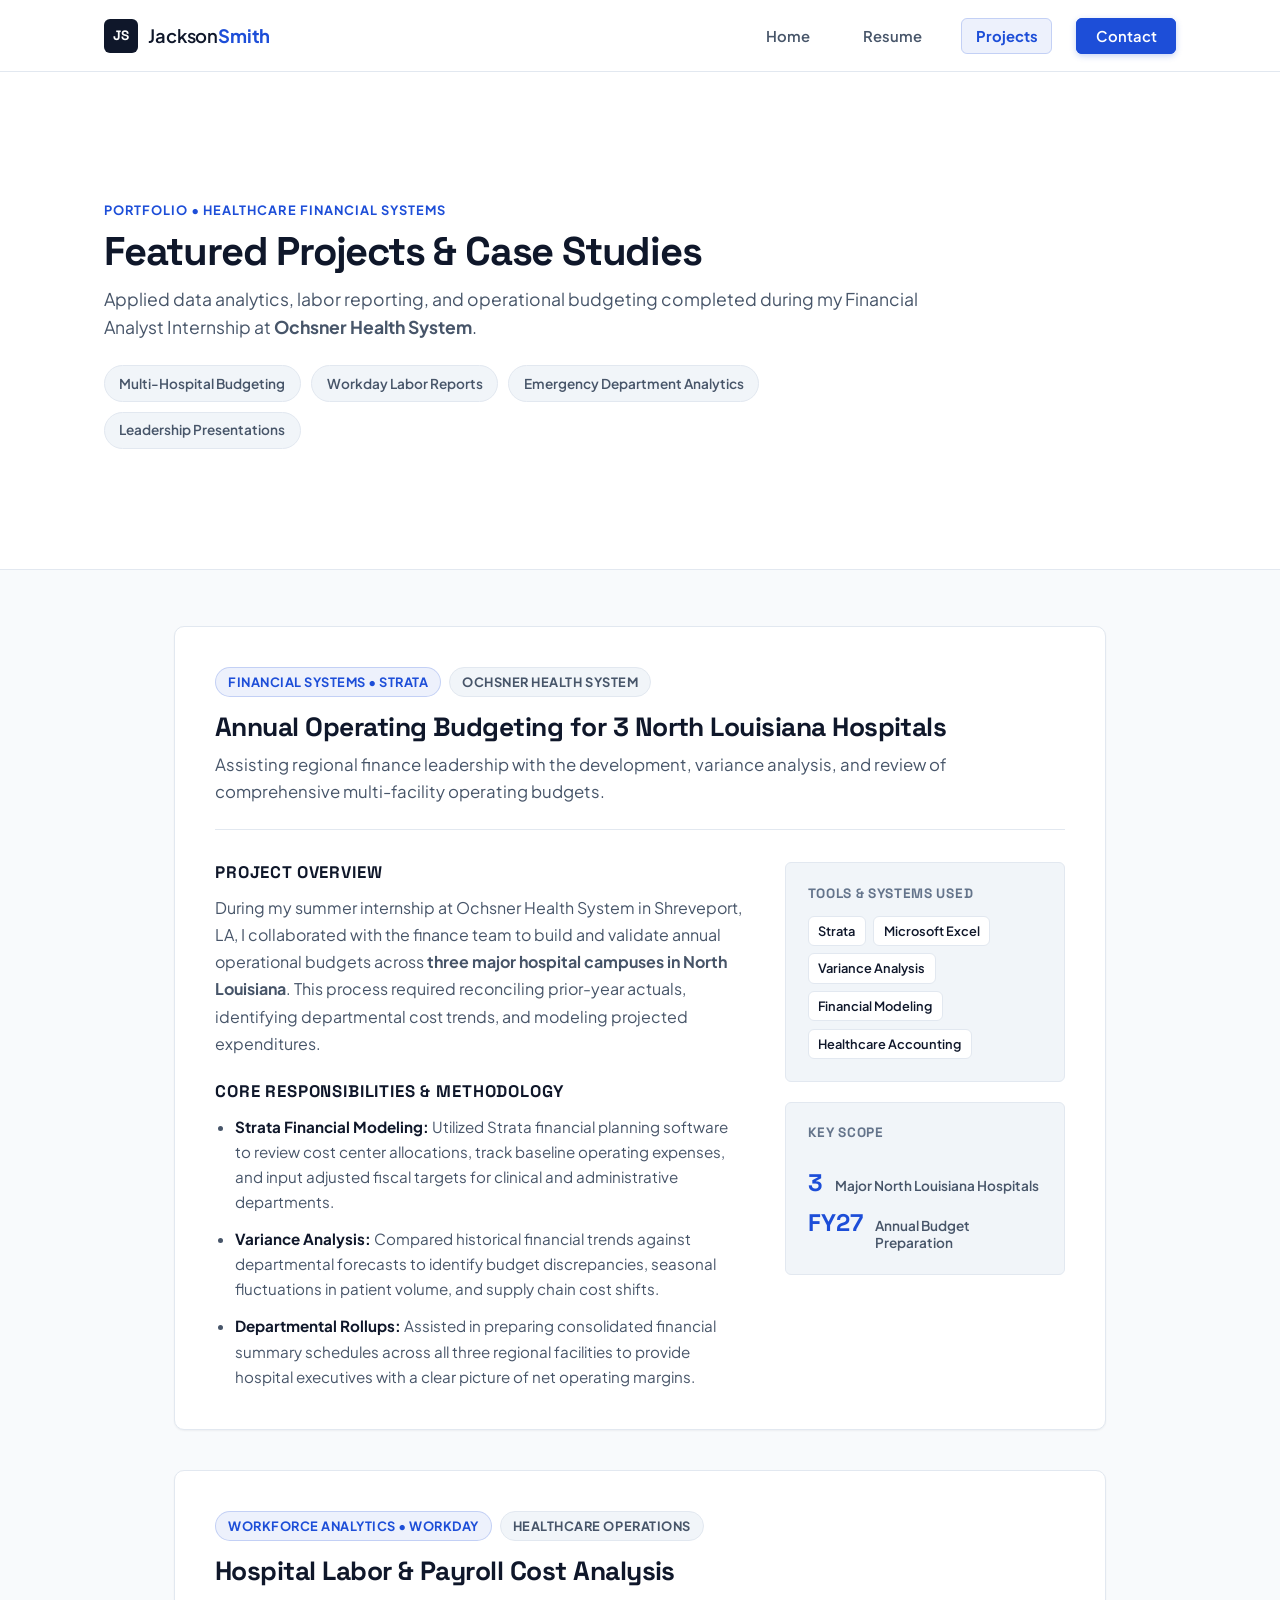
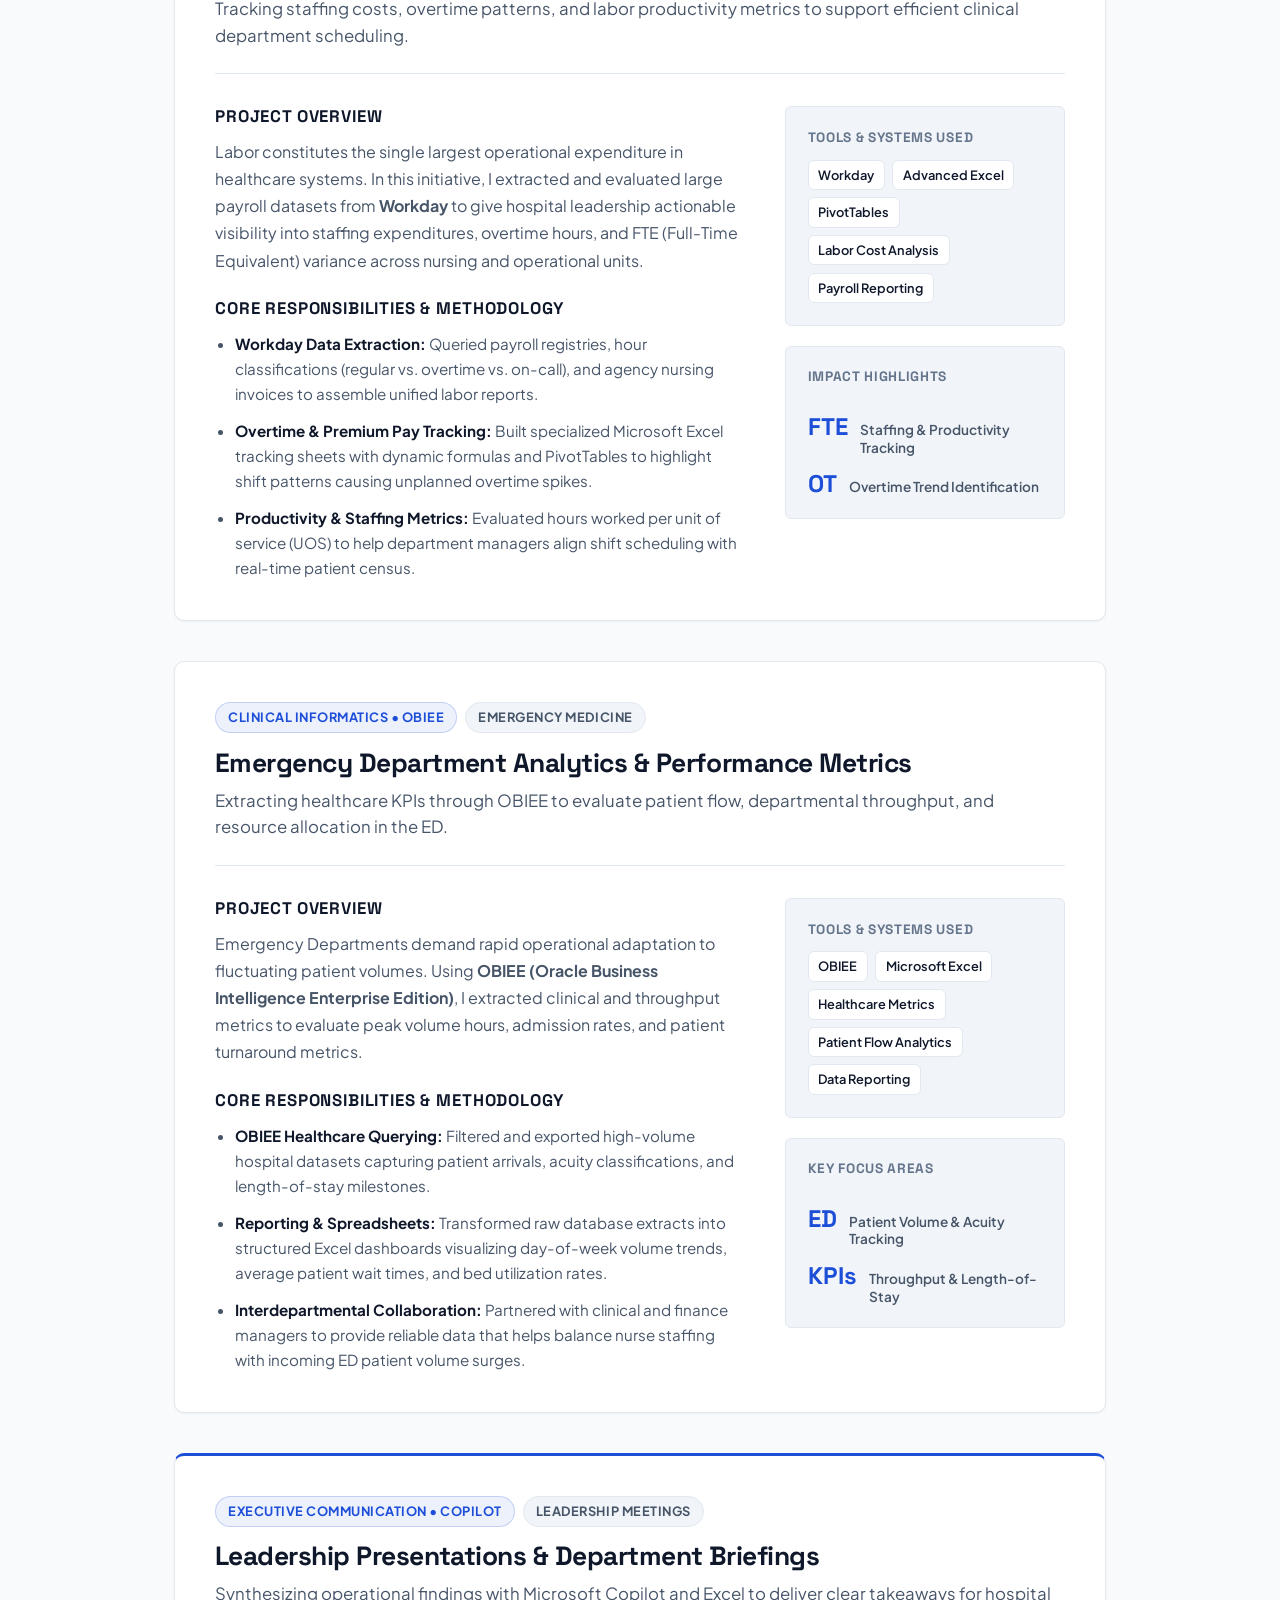
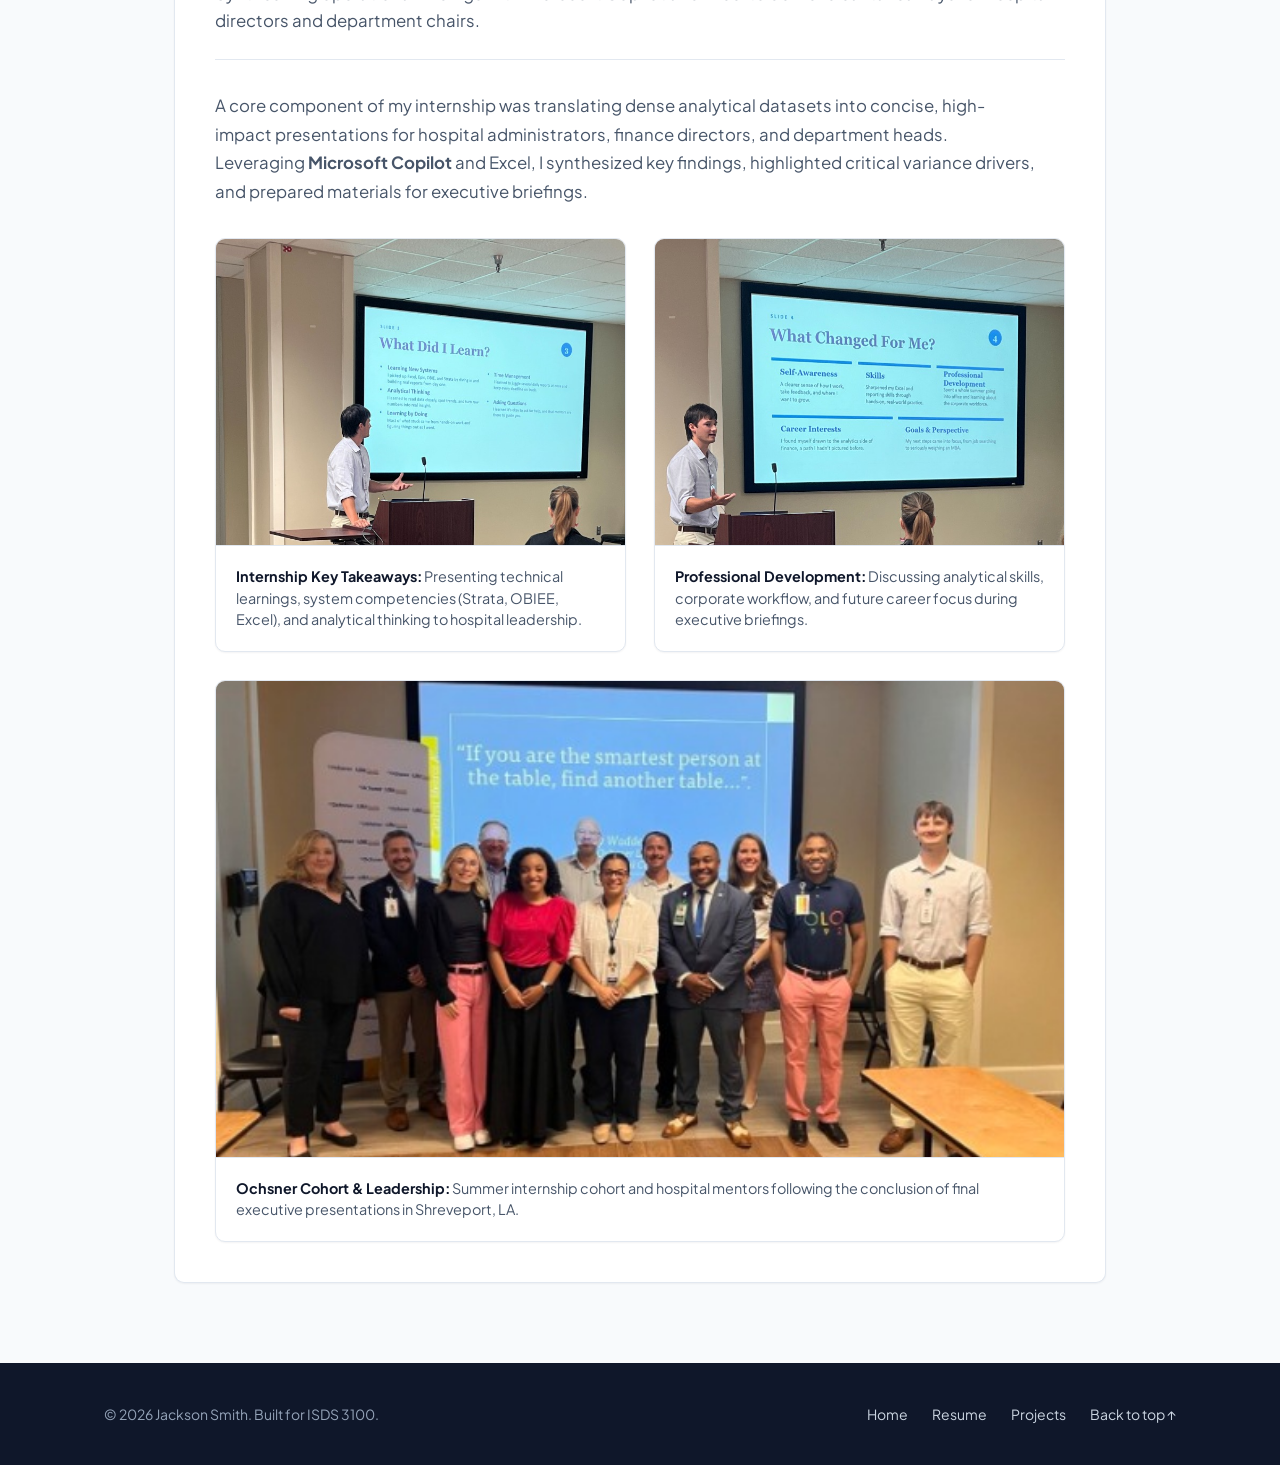
==== commit 36af9c67: "cleaning up projects" ====
--- a/project.html
+++ b/project.html
@@ -196,7 +196,7 @@
                             <div class="tech-pills">
                                 <span class="tech-pill">Workday</span>
                                 <span class="tech-pill">Advanced Excel</span>
-                                <span class="tech-pill">PivotTables &amp; XLOOKUP</span>
+                                <span class="tech-pill">PivotTables</span>
                                 <span class="tech-pill">Labor Cost Analysis</span>
                                 <span class="tech-pill">Payroll Reporting</span>
                             </div>
--- a/style.css
+++ b/style.css
@@ -176,30 +176,42 @@
 
 .nav-link {
     font-size: 0.925rem;
-    font-weight: 500;
-    color: var(--text-muted);
-    padding: 0.45rem 0.65rem;
+    font-weight: 600;
+    color: var(--text-muted);
+    padding: 0.5rem 0.85rem;
     border-radius: var(--radius-sm);
+    border: 1px solid transparent;
     transition: all var(--transition-fast);
 }
 
 .nav-link:hover {
-    color: var(--text-main);
+    color: var(--accent-primary);
+    background-color: var(--accent-soft);
+    border-color: rgba(29, 78, 216, 0.12);
 }
 
 .nav-link.active {
     color: var(--accent-primary);
+    background-color: var(--accent-soft);
+    border-color: rgba(29, 78, 216, 0.2);
+    font-weight: 700;
+}
+
+.nav-cta {
+    background-color: var(--accent-primary);
+    color: var(--text-inverse) !important;
+    padding: 0.5rem 1.15rem;
+    border-radius: var(--radius-sm);
     font-weight: 600;
-}
-
-.nav-cta {
-    background-color: var(--text-main);
-    color: var(--text-inverse) !important;
-    padding: 0.45rem 1rem;
+    box-shadow: 0 2px 6px rgba(29, 78, 216, 0.25);
+    border: 1px solid var(--accent-primary);
 }
 
 .nav-cta:hover {
-    background-color: var(--accent-primary);
+    background-color: var(--accent-hover);
+    border-color: var(--accent-hover);
+    transform: translateY(-1px);
+    box-shadow: 0 4px 12px rgba(29, 78, 216, 0.35);
 }
 
 /* --- Buttons System --- */
@@ -207,46 +219,71 @@
     display: inline-flex;
     align-items: center;
     justify-content: center;
-    padding: 0.75rem 1.4rem;
-    font-size: 0.925rem;
+    gap: 0.55rem;
+    padding: 0.8rem 1.45rem;
+    font-size: 0.95rem;
     font-weight: 600;
     border-radius: var(--radius-sm);
     transition: all var(--transition-fast);
     cursor: pointer;
-    border: 1px solid transparent;
+    border: 1.5px solid transparent;
+    text-decoration: none;
+    line-height: 1.25;
+}
+
+.btn .btn-arrow {
+    display: inline-block;
+    transition: transform var(--transition-fast);
+}
+
+.btn:hover .btn-arrow {
+    transform: translateX(3px);
 }
 
 .btn-primary {
-    background-color: var(--accent-primary);
+    background: linear-gradient(135deg, #1d4ed8, #2563eb);
     color: var(--text-inverse);
+    border-color: #1d4ed8;
+    box-shadow: 0 3px 10px rgba(29, 78, 216, 0.28);
 }
 
 .btn-primary:hover {
-    background-color: var(--accent-hover);
-    transform: translateY(-1px);
-    box-shadow: var(--shadow-sm);
+    background: linear-gradient(135deg, #1e40af, #1d4ed8);
+    border-color: #1e40af;
+    transform: translateY(-2px);
+    box-shadow: 0 6px 18px rgba(29, 78, 216, 0.4);
 }
 
 .btn-secondary {
     background-color: var(--bg-surface);
     color: var(--text-main);
-    border-color: var(--border-medium);
+    border: 1.5px solid #94a3b8;
+    box-shadow: 0 1px 3px rgba(15, 23, 42, 0.08);
 }
 
 .btn-secondary:hover {
-    background-color: var(--bg-subtle);
+    background-color: var(--accent-soft);
+    color: var(--accent-primary);
+    border-color: var(--accent-primary);
+    transform: translateY(-2px);
+    box-shadow: 0 4px 12px rgba(29, 78, 216, 0.18);
+}
+
+.btn-outline,
+.btn-ghost {
+    background-color: var(--bg-surface);
+    color: var(--text-main);
+    border: 1.5px solid var(--text-main);
+    box-shadow: 0 1px 3px rgba(15, 23, 42, 0.08);
+}
+
+.btn-outline:hover,
+.btn-ghost:hover {
+    background-color: var(--text-main);
+    color: var(--text-inverse);
     border-color: var(--text-main);
-    transform: translateY(-1px);
-}
-
-.btn-ghost {
-    background-color: transparent;
-    color: var(--text-muted);
-}
-
-.btn-ghost:hover {
-    color: var(--text-main);
-    background-color: var(--bg-subtle);
+    transform: translateY(-2px);
+    box-shadow: 0 4px 14px rgba(15, 23, 42, 0.22);
 }
 
 /* --- Hero Section --- */
@@ -309,7 +346,7 @@
     align-items: center;
     flex-wrap: wrap;
     gap: 0.85rem;
-    margin-bottom: 2.75rem;
+    margin-bottom: 0;
 }
 
 .hero-highlights {
@@ -536,18 +573,19 @@
 
 .feature-card {
     background-color: var(--bg-surface);
-    border: 1px solid var(--border-light);
+    border: 1.5px solid var(--border-light);
     border-radius: var(--radius-md);
     padding: 2.25rem;
     display: flex;
     flex-direction: column;
     transition: all var(--transition-normal);
+    position: relative;
 }
 
 .feature-card:hover {
-    border-color: var(--border-medium);
-    box-shadow: var(--shadow-hover);
-    transform: translateY(-2px);
+    border-color: #93c5fd;
+    box-shadow: 0 12px 24px -4px rgba(29, 78, 216, 0.12), 0 4px 8px -2px rgba(15, 23, 42, 0.04);
+    transform: translateY(-3px);
 }
 
 .card-icon {
@@ -570,18 +608,37 @@
 }
 
 .card-link {
-    font-size: 0.925rem;
-    font-weight: 600;
-    color: var(--accent-primary);
+    font-size: 0.95rem;
+    font-weight: 700;
+    color: var(--accent-primary);
+    background-color: var(--accent-soft);
+    border: 1.5px solid rgba(29, 78, 216, 0.25);
+    padding: 0.75rem 1.4rem;
+    border-radius: var(--radius-sm);
     display: inline-flex;
     align-items: center;
-    gap: 0.35rem;
-    transition: gap var(--transition-fast);
+    gap: 0.5rem;
+    transition: all var(--transition-fast);
+    align-self: flex-start;
+    margin-top: auto;
+    box-shadow: 0 1px 3px rgba(29, 78, 216, 0.1);
+}
+
+.card-link .link-arrow {
+    display: inline-block;
+    transition: transform var(--transition-fast);
 }
 
 .card-link:hover {
-    color: var(--accent-hover);
-    gap: 0.65rem;
+    background-color: var(--accent-primary);
+    color: #ffffff !important;
+    border-color: var(--accent-primary);
+    transform: translateY(-2px);
+    box-shadow: 0 4px 14px rgba(29, 78, 216, 0.35);
+}
+
+.card-link:hover .link-arrow {
+    transform: translateX(4px);
 }
 
 /* --- Contact Section --- */
@@ -630,15 +687,41 @@
 }
 
 .contact-action-link {
+    display: inline-flex;
+    align-items: center;
+    justify-content: space-between;
+    gap: 0.5rem;
+    padding: 0.65rem 1rem;
+    background-color: var(--accent-soft);
+    color: var(--accent-primary);
+    border: 1.5px solid rgba(29, 78, 216, 0.25);
+    border-radius: var(--radius-sm);
     font-size: 0.875rem;
     font-weight: 600;
-    color: var(--accent-primary);
+    transition: all var(--transition-fast);
     word-break: break-all;
+    margin-top: auto;
+}
+
+.contact-action-link .link-arrow {
+    display: inline-block;
+    transition: transform var(--transition-fast);
+    font-size: 1rem;
+    line-height: 1;
+    flex-shrink: 0;
 }
 
 .contact-action-link:hover {
-    color: var(--accent-hover);
-    text-decoration: underline;
+    background-color: var(--accent-primary);
+    color: #ffffff;
+    border-color: var(--accent-primary);
+    transform: translateY(-2px);
+    box-shadow: 0 4px 12px rgba(29, 78, 216, 0.25);
+    text-decoration: none;
+}
+
+.contact-action-link:hover .link-arrow {
+    transform: translateX(3px);
 }
 
 /* --- Site Footer --- */
